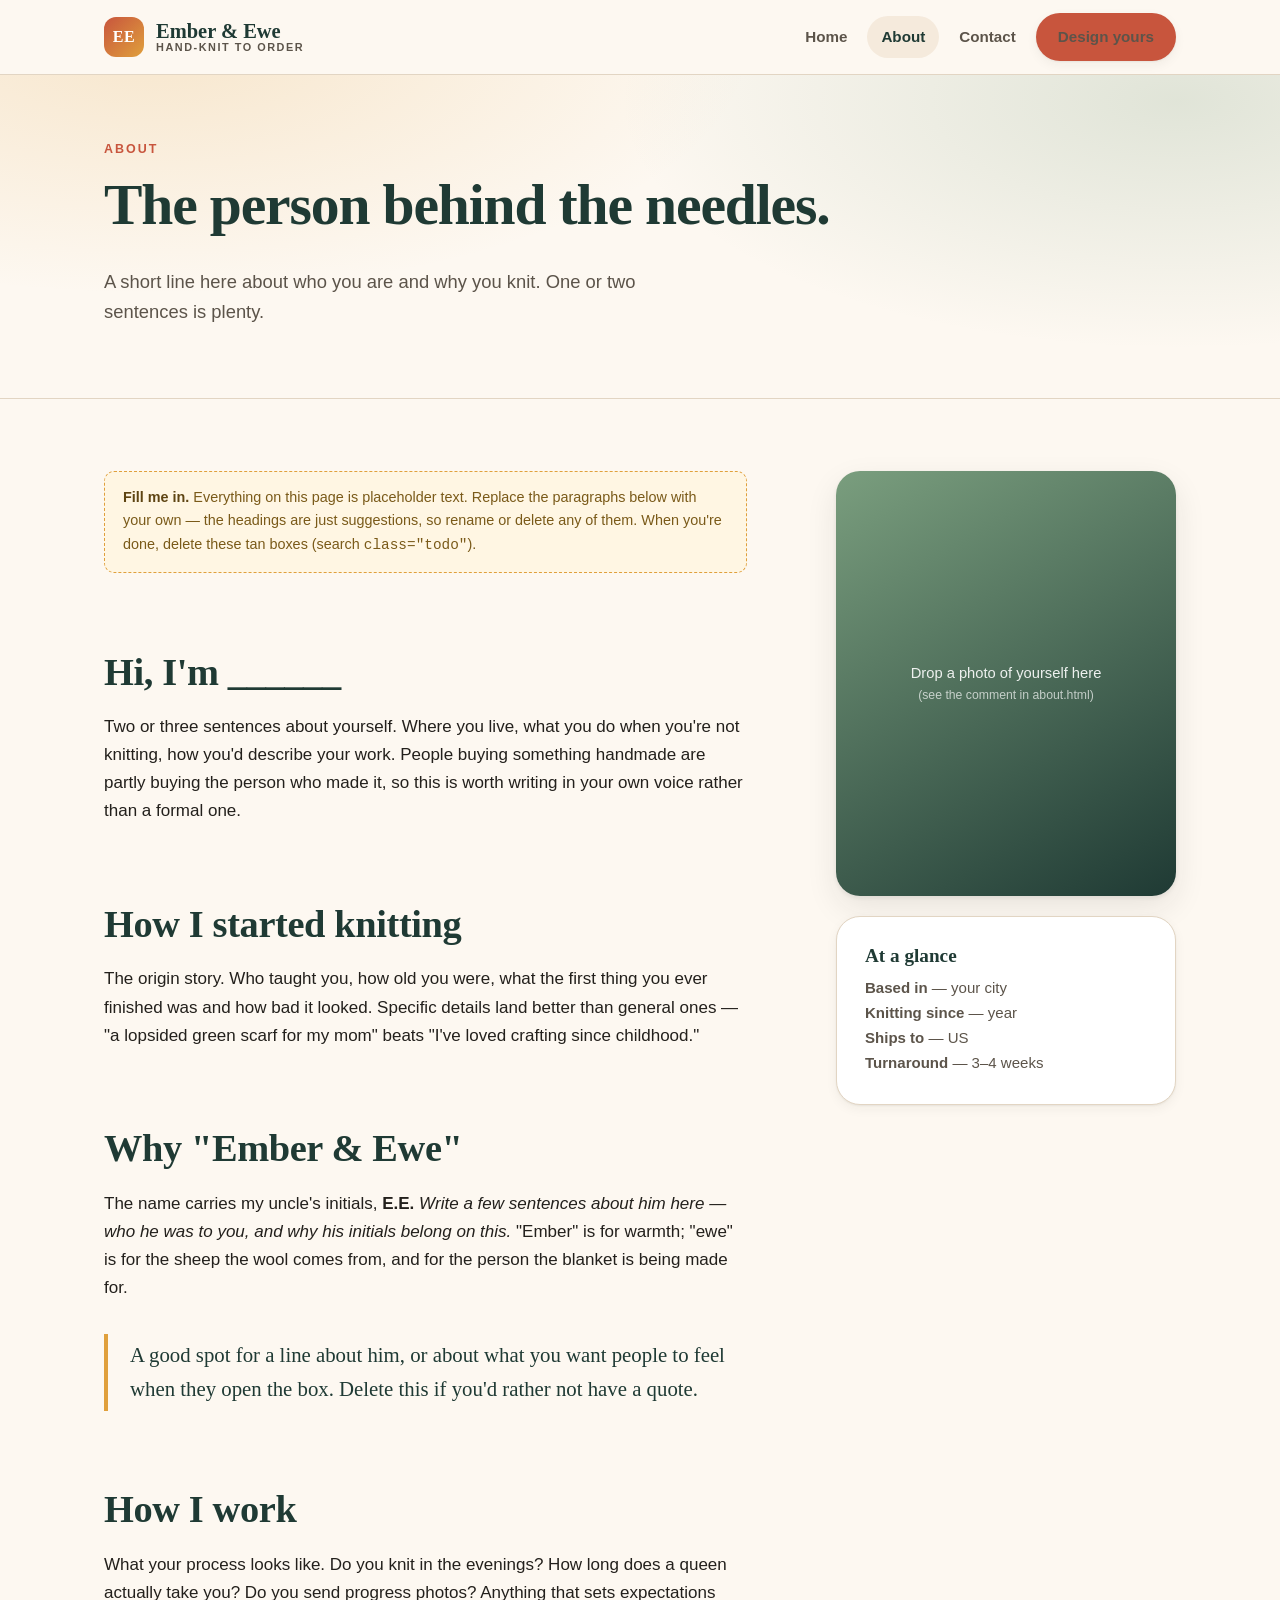
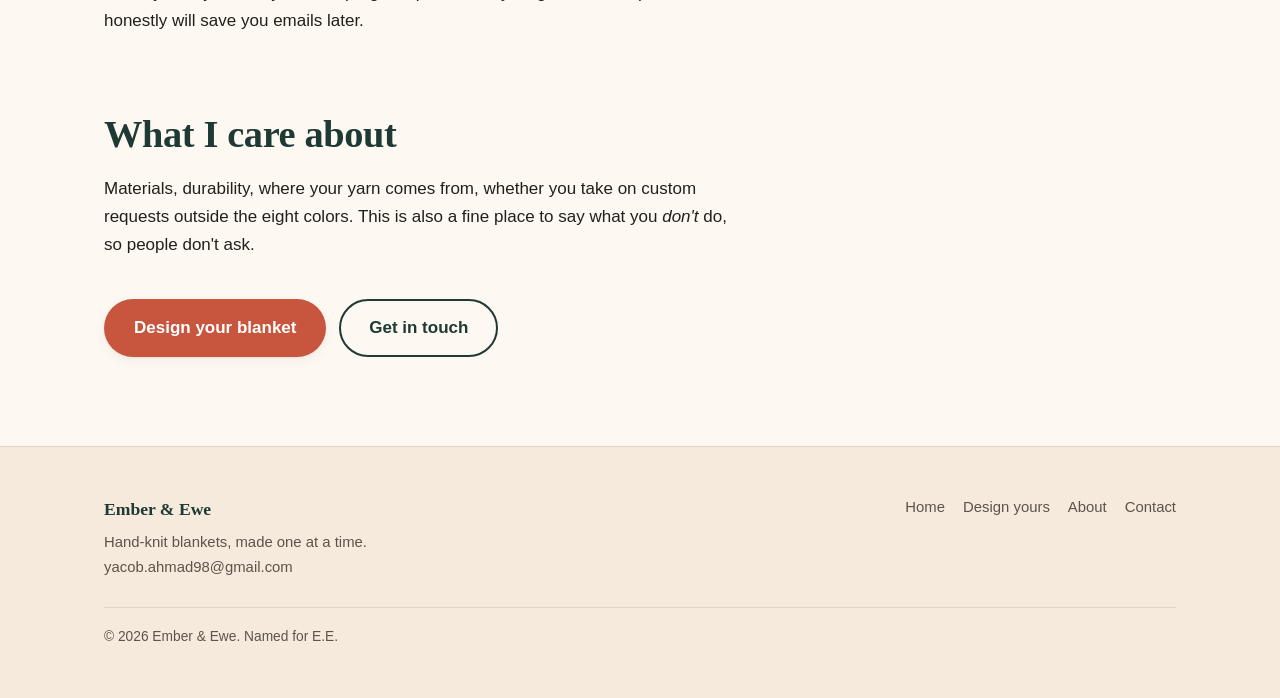
==== about.html @ ba74899f "Initial site: Ember & Ewe custom blanket storefront Static HTML/CSS/JS, no build step, deployable to" ====
<!DOCTYPE html>
<html lang="en">
<head>
<meta charset="utf-8">
<meta name="viewport" content="width=device-width, initial-scale=1">
<title>About — Ember &amp; Ewe</title>
<meta name="description" content="The story behind Ember & Ewe — who makes the blankets, and who the name is for.">
<link rel="icon" href="data:image/svg+xml,%3Csvg xmlns='http://www.w3.org/2000/svg' viewBox='0 0 32 32'%3E%3Crect width='32' height='32' rx='8' fill='%23C8553D'/%3E%3Ctext x='16' y='22' font-family='Georgia,serif' font-size='15' font-weight='bold' fill='white' text-anchor='middle'%3EEE%3C/text%3E%3C/svg%3E">
<link rel="stylesheet" href="assets/styles.css">
</head>
<body>

<a class="skip-link" href="#main">Skip to content</a>

<header class="site-header">
  <div class="wrap">
    <a class="brand" href="index.html">
      <span class="brand__mark" aria-hidden="true">EE</span>
      <span class="brand__name">Ember &amp; Ewe
        <span class="brand__tag">Hand-knit to order</span>
      </span>
    </a>
    <nav class="nav" aria-label="Main">
      <a href="index.html">Home</a>
      <a href="about.html" class="is-active">About</a>
      <a href="contact.html">Contact</a>
      <a href="index.html#builder" class="btn btn--primary">Design yours</a>
    </nav>
  </div>
</header>

<main id="main">

  <section class="hero" style="padding:64px 0 52px">
    <div class="wrap">
      <p class="eyebrow">About</p>
      <h1>The person behind the needles.</h1>
      <p class="lede">A short line here about who you are and why you knit. One or two sentences is plenty.</p>
    </div>
  </section>

  <section class="section">
    <div class="wrap about__grid">

      <div class="prose">

        <p class="todo">
          <strong>Fill me in.</strong> Everything on this page is placeholder text.
          Replace the paragraphs below with your own — the headings are just
          suggestions, so rename or delete any of them. When you're done,
          delete these tan boxes (search <code>class="todo"</code>).
        </p>

        <h2>Hi, I'm ______</h2>
        <p>
          Two or three sentences about yourself. Where you live, what you do
          when you're not knitting, how you'd describe your work. People buying
          something handmade are partly buying the person who made it, so this
          is worth writing in your own voice rather than a formal one.
        </p>

        <h2>How I started knitting</h2>
        <p>
          The origin story. Who taught you, how old you were, what the first
          thing you ever finished was and how bad it looked. Specific details
          land better than general ones — "a lopsided green scarf for my mom"
          beats "I've loved crafting since childhood."
        </p>

        <h2>Why "Ember &amp; Ewe"</h2>
        <p>
          The name carries my uncle's initials, <strong>E.E.</strong>
          <em>Write a few sentences about him here — who he was to you, and why
          his initials belong on this.</em> "Ember" is for warmth; "ewe" is for
          the sheep the wool comes from, and for the person the blanket is
          being made for.
        </p>

        <blockquote class="pullquote">
          A good spot for a line about him, or about what you want people to
          feel when they open the box. Delete this if you'd rather not have a quote.
        </blockquote>

        <h2>How I work</h2>
        <p>
          What your process looks like. Do you knit in the evenings? How long
          does a queen actually take you? Do you send progress photos? Anything
          that sets expectations honestly will save you emails later.
        </p>

        <h2>What I care about</h2>
        <p>
          Materials, durability, where your yarn comes from, whether you take
          on custom requests outside the eight colors. This is also a fine
          place to say what you <em>don't</em> do, so people don't ask.
        </p>

        <p style="margin-top:40px">
          <a href="index.html#builder" class="btn btn--primary">Design your blanket</a>
          <a href="contact.html" class="btn btn--ghost" style="margin-left:8px">Get in touch</a>
        </p>
      </div>

      <aside>
        <!-- TO ADD A PHOTO: replace this whole <div> with
             <img src="assets/portrait.jpg" alt="..." class="portrait"> -->
        <div class="portrait">
          Drop a photo of yourself here<br>
          <small style="opacity:.75">(see the comment in about.html)</small>
        </div>

        <div class="card" style="margin-top:20px">
          <h3 style="margin-top:0">At a glance</h3>
          <p style="margin:0;font-size:.94rem;color:var(--ink-soft)">
            <strong>Based in</strong> — your city<br>
            <strong>Knitting since</strong> — year<br>
            <strong>Ships to</strong> — US<br>
            <strong>Turnaround</strong> — 3–4 weeks
          </p>
        </div>
      </aside>

    </div>
  </section>

</main>

<footer class="site-footer">
  <div class="wrap">
    <div class="site-footer__grid">
      <div>
        <strong style="font-family:var(--font-display);color:var(--pine);font-size:1.1rem">Ember &amp; Ewe</strong>
        <p style="margin:6px 0 0">Hand-knit blankets, made one at a time.<br>
          <a href="#" data-email-link></a></p>
      </div>
      <nav aria-label="Footer">
        <a href="index.html">Home</a>
        <a href="index.html#builder">Design yours</a>
        <a href="about.html">About</a>
        <a href="contact.html">Contact</a>
      </nav>
    </div>
    <p class="site-footer__legal">© <span data-year></span> Ember &amp; Ewe. Named for E.E.</p>
  </div>
</footer>

<script src="assets/app.js"></script>
</body>
</html>
---- assets/styles.css ----
/* ==========================================================================
   Ember & Ewe — site styles
   Palette: warm cream ground, deep pine, terracotta, gold, sage.
   Colorful but grounded — no rainbow.
   ========================================================================== */

:root {
  /* Brand palette */
  --cream:      #FDF8F1;
  --cream-deep: #F5EADC;
  --pine:       #1F3A34;
  --pine-soft:  #2E5249;
  --terracotta: #C8553D;
  --terracotta-dark: #A8412D;
  --gold:       #E0A03C;
  --sage:       #7A9E7E;
  --ink:        #23201C;
  --ink-soft:   #5C544A;
  --line:       #E2D5C3;

  /* Type */
  --font-display: "Georgia", "Iowan Old Style", "Times New Roman", serif;
  --font-body: -apple-system, BlinkMacSystemFont, "Segoe UI", Roboto,
               "Helvetica Neue", Arial, sans-serif;

  /* Scale */
  --radius: 14px;
  --radius-lg: 24px;
  --shadow-sm: 0 1px 2px rgba(35, 32, 28, .06), 0 4px 12px rgba(35, 32, 28, .05);
  --shadow-md: 0 2px 4px rgba(35, 32, 28, .07), 0 12px 32px rgba(35, 32, 28, .09);
  --wrap: 1120px;
}

* { box-sizing: border-box; }

/* Author styles beat the browser default, so .btn--block would otherwise
   un-hide the [hidden] pay button. Keep this rule above the button styles. */
[hidden] { display: none !important; }

html { scroll-behavior: smooth; }

body {
  margin: 0;
  background: var(--cream);
  color: var(--ink);
  font-family: var(--font-body);
  font-size: 17px;
  line-height: 1.65;
  -webkit-font-smoothing: antialiased;
}

h1, h2, h3 {
  font-family: var(--font-display);
  color: var(--pine);
  line-height: 1.15;
  margin: 0 0 .5em;
  font-weight: 700;
}

h1 { font-size: clamp(2.2rem, 5.5vw, 3.6rem); letter-spacing: -.02em; }
h2 { font-size: clamp(1.7rem, 3.6vw, 2.4rem); letter-spacing: -.01em; }
h3 { font-size: 1.2rem; }

p { margin: 0 0 1em; }
a { color: var(--terracotta-dark); }

img { max-width: 100%; display: block; }

.wrap { width: 100%; max-width: var(--wrap); margin: 0 auto; padding: 0 24px; }

.section { padding: 72px 0; }
.section--tight { padding: 48px 0; }

.eyebrow {
  font-size: .78rem;
  letter-spacing: .16em;
  text-transform: uppercase;
  font-weight: 700;
  color: var(--terracotta);
  margin: 0 0 .75rem;
}

.lede { font-size: 1.15rem; color: var(--ink-soft); max-width: 60ch; }

.skip-link {
  position: absolute; left: -9999px;
  background: var(--pine); color: #fff; padding: 12px 18px; z-index: 100;
}
.skip-link:focus { left: 12px; top: 12px; }

/* --------------------------------------------------------------- Buttons */

.btn {
  display: inline-block;
  font: inherit;
  font-weight: 600;
  border: 2px solid transparent;
  border-radius: 999px;
  padding: 13px 28px;
  cursor: pointer;
  text-decoration: none;
  transition: transform .12s ease, background .15s ease, box-shadow .15s ease;
}
.btn:hover { transform: translateY(-1px); }
.btn:active { transform: translateY(0); }

.btn--primary { background: var(--terracotta); color: #fff; box-shadow: var(--shadow-sm); }
.btn--primary:hover { background: var(--terracotta-dark); box-shadow: var(--shadow-md); }
.btn--primary:disabled {
  background: var(--line); color: var(--ink-soft);
  cursor: not-allowed; transform: none; box-shadow: none;
}

.btn--ghost { background: transparent; color: var(--pine); border-color: var(--pine); }
.btn--ghost:hover { background: var(--pine); color: var(--cream); }

.btn--block { display: block; width: 100%; text-align: center; }

:focus-visible { outline: 3px solid var(--gold); outline-offset: 3px; border-radius: 4px; }

/* ---------------------------------------------------------------- Header */

.site-header {
  position: sticky; top: 0; z-index: 50;
  background: rgba(253, 248, 241, .92);
  backdrop-filter: saturate(180%) blur(10px);
  border-bottom: 1px solid var(--line);
}
.site-header .wrap {
  display: flex; align-items: center; justify-content: space-between;
  gap: 20px; min-height: 74px;
}

.brand { display: flex; align-items: center; gap: 12px; text-decoration: none; }
.brand__mark {
  width: 40px; height: 40px; flex: none;
  border-radius: 12px;
  background: linear-gradient(135deg, var(--terracotta), var(--gold));
  color: #fff;
  display: grid; place-items: center;
  font-family: var(--font-display); font-weight: 700; font-size: 1rem;
  letter-spacing: .04em;
}
.brand__name {
  font-family: var(--font-display); font-weight: 700; font-size: 1.28rem;
  color: var(--pine); line-height: 1.1;
}
.brand__tag {
  display: block; font-family: var(--font-body); font-size: .68rem;
  letter-spacing: .14em; text-transform: uppercase; color: var(--ink-soft);
  font-weight: 600;
}

.nav { display: flex; align-items: center; gap: 6px; flex-wrap: wrap; }
.nav a {
  text-decoration: none; color: var(--ink-soft); font-weight: 600;
  font-size: .95rem; padding: 8px 14px; border-radius: 999px;
}
.nav a:hover { background: var(--cream-deep); color: var(--pine); }
.nav a.is-active { color: var(--pine); background: var(--cream-deep); }
.nav .btn { padding: 9px 20px; font-size: .95rem; }
.nav .btn:hover { background: var(--terracotta-dark); color: #fff; }

/* ------------------------------------------------------------------ Hero */

.hero {
  background:
    radial-gradient(1000px 420px at 12% -10%, rgba(224, 160, 60, .20), transparent 60%),
    radial-gradient(900px 400px at 92% 8%, rgba(122, 158, 126, .22), transparent 62%),
    var(--cream);
  padding: 84px 0 72px;
  border-bottom: 1px solid var(--line);
}
.hero__grid {
  display: grid; grid-template-columns: 1.05fr .95fr;
  gap: 56px; align-items: center;
}
.hero__cta { display: flex; gap: 14px; flex-wrap: wrap; margin-top: 28px; }
.hero__note {
  margin-top: 24px; font-size: .92rem; color: var(--ink-soft);
  display: flex; gap: 18px; flex-wrap: wrap;
}
.hero__note span { display: flex; align-items: center; gap: 7px; }
.dot { width: 9px; height: 9px; border-radius: 50%; flex: none; }

/* ------------------------------------------------- Blanket preview object */

.blanket {
  position: relative;
  border-radius: var(--radius-lg);
  overflow: hidden;
  box-shadow: var(--shadow-md);
  aspect-ratio: 4 / 5;
  background: var(--cream-deep);
  transition: background .35s ease;
}
/* Knit-stitch texture: two crossing diagonals make a V-shaped purl look. */
.blanket::after {
  content: "";
  position: absolute; inset: 0;
  background-image:
    repeating-linear-gradient(58deg,  rgba(255,255,255,.16) 0 2px, transparent 2px 9px),
    repeating-linear-gradient(-58deg, rgba(0,0,0,.14) 0 2px, transparent 2px 9px),
    repeating-linear-gradient(0deg,   rgba(0,0,0,.05) 0 1px, transparent 1px 9px);
  mix-blend-mode: overlay;
  pointer-events: none;
}
.blanket__fringe {
  position: absolute; left: 0; right: 0; bottom: 0; height: 26px;
  display: flex; gap: 3px; padding: 0 10px;
  z-index: 2;
}
.blanket__fringe i {
  flex: 1; border-radius: 0 0 3px 3px;
  transform-origin: top;
  transition: background .35s ease;
}
.blanket__empty {
  position: absolute; inset: 0; z-index: 3;
  display: grid; place-content: center; text-align: center;
  color: var(--ink-soft); font-size: .95rem; padding: 24px;
}
.blanket.has-colors .blanket__empty { display: none; }

.preview-card {
  background: #fff; border: 1px solid var(--line); border-radius: var(--radius-lg);
  padding: 18px; box-shadow: var(--shadow-sm);
}
.preview-caption {
  display: flex; justify-content: space-between; align-items: baseline;
  gap: 12px; margin-top: 14px; font-size: .9rem; color: var(--ink-soft);
}

/* ----------------------------------------------------------------- Steps */

.steps { display: grid; grid-template-columns: repeat(3, 1fr); gap: 22px; }
.step {
  background: #fff; border: 1px solid var(--line); border-radius: var(--radius);
  padding: 26px 24px; box-shadow: var(--shadow-sm);
}
.step__num {
  width: 34px; height: 34px; border-radius: 50%;
  display: grid; place-items: center; margin-bottom: 14px;
  font-family: var(--font-display); font-weight: 700; color: #fff;
}
.step:nth-child(1) .step__num { background: var(--terracotta); }
.step:nth-child(2) .step__num { background: var(--sage); }
.step:nth-child(3) .step__num { background: var(--gold); }
.step p { margin: 0; color: var(--ink-soft); font-size: .96rem; }

/* --------------------------------------------------------------- Builder */

.builder { background: var(--cream-deep); border-top: 1px solid var(--line); border-bottom: 1px solid var(--line); }
.builder__grid { display: grid; grid-template-columns: 420px 1fr; gap: 48px; align-items: start; }
.builder__preview { position: sticky; top: 100px; }

.field { margin-bottom: 30px; }
.field__label {
  display: flex; justify-content: space-between; align-items: baseline;
  gap: 12px; margin-bottom: 12px; flex-wrap: wrap;
}
.field__label h3 { margin: 0; }
.field__hint { font-size: .88rem; color: var(--ink-soft); }
.field__hint.is-full { color: var(--terracotta-dark); font-weight: 600; }

/* Size options */
.sizes { display: grid; grid-template-columns: repeat(3, 1fr); gap: 12px; }
.size {
  position: relative; background: #fff; border: 2px solid var(--line);
  border-radius: var(--radius); padding: 16px 14px; cursor: pointer;
  transition: border-color .15s ease, box-shadow .15s ease;
}
.size:hover { border-color: var(--sage); }
.size input { position: absolute; opacity: 0; pointer-events: none; }
.size input:checked ~ .size__body { color: var(--pine); }
.size:has(input:checked) { border-color: var(--pine); box-shadow: var(--shadow-sm); }
.size:has(input:focus-visible) { outline: 3px solid var(--gold); outline-offset: 2px; }
.size__name { font-weight: 700; color: var(--pine); display: block; }
.size__dims { display: block; font-size: .84rem; color: var(--ink-soft); }
.size__price { display: block; margin-top: 8px; font-weight: 700; color: var(--terracotta-dark); }

/* Yarn swatches */
.swatches {
  display: grid;
  grid-template-columns: repeat(auto-fill, minmax(104px, 1fr));
  gap: 14px;
}
.swatch {
  background: #fff; border: 2px solid var(--line); border-radius: var(--radius);
  padding: 10px 10px 12px; cursor: pointer; font: inherit; text-align: center;
  transition: border-color .15s ease, transform .12s ease, box-shadow .15s ease;
}
.swatch:hover:not(:disabled) { transform: translateY(-2px); box-shadow: var(--shadow-sm); border-color: var(--sage); }
.swatch__chip {
  height: 58px; border-radius: 10px; margin-bottom: 9px;
  border: 1px solid rgba(35, 32, 28, .18);
  background-image:
    repeating-linear-gradient(58deg,  rgba(255,255,255,.20) 0 2px, transparent 2px 8px),
    repeating-linear-gradient(-58deg, rgba(0,0,0,.16) 0 2px, transparent 2px 8px);
  position: relative;
}
.swatch__name { font-size: .9rem; font-weight: 600; color: var(--ink); }
.swatch[aria-pressed="true"] { border-color: var(--pine); box-shadow: var(--shadow-sm); }
.swatch[aria-pressed="true"] .swatch__chip::after {
  content: "✓";
  position: absolute; inset: 0; display: grid; place-items: center;
  font-size: 1.5rem; font-weight: 700; color: #fff;
  text-shadow: 0 1px 6px rgba(0, 0, 0, .55);
}
.swatch:disabled { opacity: .38; cursor: not-allowed; }

/* Chosen chips */
.chosen { display: flex; gap: 10px; flex-wrap: wrap; margin-top: 16px; min-height: 38px; }
.chip {
  display: inline-flex; align-items: center; gap: 9px;
  background: #fff; border: 1px solid var(--line); border-radius: 999px;
  padding: 6px 8px 6px 12px; font-size: .9rem; font-weight: 600;
}
.chip__dot { width: 15px; height: 15px; border-radius: 50%; border: 1px solid rgba(0,0,0,.2); }
.chip__remove {
  border: 0; background: var(--cream-deep); color: var(--ink-soft);
  width: 22px; height: 22px; border-radius: 50%; cursor: pointer;
  font-size: 1rem; line-height: 1; display: grid; place-items: center;
}
.chip__remove:hover { background: var(--terracotta); color: #fff; }
.chosen__empty { color: var(--ink-soft); font-size: .92rem; align-self: center; }

/* Order summary */
.summary {
  background: #fff; border: 1px solid var(--line); border-radius: var(--radius-lg);
  padding: 24px; box-shadow: var(--shadow-sm); margin-top: 8px;
}
.summary__row {
  display: flex; justify-content: space-between; gap: 16px;
  padding: 9px 0; font-size: .95rem; color: var(--ink-soft);
}
.summary__row + .summary__row { border-top: 1px dashed var(--line); }
.summary__row--total {
  border-top: 2px solid var(--pine); margin-top: 6px; padding-top: 14px;
  font-size: 1.25rem; font-weight: 700; color: var(--pine);
}
.summary__row--total span:last-child { font-family: var(--font-display); }

/* Order form */
.order-fields { display: grid; grid-template-columns: 1fr 1fr; gap: 16px; margin: 22px 0 18px; }
.order-fields .full { grid-column: 1 / -1; }

label.lbl { display: block; font-weight: 600; font-size: .9rem; margin-bottom: 6px; color: var(--pine); }
input[type="text"], input[type="email"], textarea, select {
  width: 100%; font: inherit; padding: 11px 14px;
  border: 2px solid var(--line); border-radius: 10px;
  background: #fff; color: var(--ink);
}
input:focus, textarea:focus, select:focus { border-color: var(--sage); outline: none; }
textarea { resize: vertical; min-height: 120px; }

.fineprint { font-size: .85rem; color: var(--ink-soft); margin-top: 14px; }

/* ---------------------------------------------------------------- Gallery */

.gallery { display: grid; grid-template-columns: repeat(auto-fit, minmax(230px, 1fr)); gap: 24px; }
.gallery figure { margin: 0; }
.gallery .blanket { aspect-ratio: 1 / 1.15; border-radius: var(--radius); }
.gallery figcaption { margin-top: 12px; font-size: .92rem; color: var(--ink-soft); }
.gallery figcaption strong { display: block; color: var(--pine); font-size: 1rem; }

/* ------------------------------------------------------------------ Care */

.band {
  background: var(--pine);
  color: var(--cream-deep);
}
.band h2 { color: var(--cream); }
.band__grid { display: grid; grid-template-columns: repeat(3, 1fr); gap: 32px; }
.band__grid h3 { color: var(--gold); font-size: 1.05rem; }
.band__grid p { color: rgba(245, 234, 220, .85); font-size: .95rem; margin: 0; }

/* ------------------------------------------------------- Content / About */

.prose { max-width: 68ch; }
.prose h2 { margin-top: 2em; }
.prose h2:first-child { margin-top: 0; }

.about__grid { display: grid; grid-template-columns: 1fr 340px; gap: 56px; align-items: start; }

.portrait {
  aspect-ratio: 4/5; border-radius: var(--radius-lg);
  background: linear-gradient(150deg, var(--sage), var(--pine));
  display: grid; place-content: center; text-align: center;
  color: rgba(255,255,255,.9); padding: 24px; font-size: .92rem;
  box-shadow: var(--shadow-md);
}

.pullquote {
  border-left: 4px solid var(--gold);
  padding: 4px 0 4px 22px; margin: 32px 0;
  font-family: var(--font-display); font-size: 1.3rem; color: var(--pine);
}

/* Editor notes — visible reminders of what to fill in. Delete when done. */
.todo {
  background: #FFF6E3; border: 1px dashed var(--gold); border-radius: 10px;
  padding: 14px 18px; font-size: .9rem; color: #7A5A19; margin: 0 0 20px;
}
.todo strong { color: #5E4412; }

/* --------------------------------------------------------------- Contact */

.contact__grid { display: grid; grid-template-columns: 1.1fr .9fr; gap: 48px; align-items: start; }
.card {
  background: #fff; border: 1px solid var(--line); border-radius: var(--radius-lg);
  padding: 28px; box-shadow: var(--shadow-sm);
}
.card + .card { margin-top: 20px; }
.faq { margin: 0; }
.faq dt { font-weight: 700; color: var(--pine); margin-top: 18px; }
.faq dt:first-child { margin-top: 0; }
.faq dd { margin: 4px 0 0; color: var(--ink-soft); font-size: .95rem; }

.form-status {
  margin-top: 16px; padding: 13px 16px; border-radius: 10px;
  font-size: .93rem; font-weight: 600; display: none;
}
.form-status.is-ok { display: block; background: #E7F1E8; color: #2C5733; border: 1px solid var(--sage); }
.form-status.is-err { display: block; background: #FBE9E5; color: #8C3524; border: 1px solid var(--terracotta); }

/* ---------------------------------------------------------------- Footer */

.site-footer {
  background: var(--cream-deep); border-top: 1px solid var(--line);
  padding: 48px 0 36px; font-size: .93rem; color: var(--ink-soft);
}
.site-footer__grid { display: flex; justify-content: space-between; gap: 32px; flex-wrap: wrap; }
.site-footer a { color: var(--ink-soft); text-decoration: none; }
.site-footer a:hover { color: var(--terracotta-dark); text-decoration: underline; }
.site-footer nav { display: flex; gap: 18px; flex-wrap: wrap; }
.site-footer__legal { margin-top: 28px; padding-top: 18px; border-top: 1px solid var(--line); font-size: .86rem; }

/* ------------------------------------------------------------ Responsive */

@media (max-width: 940px) {
  .hero__grid,
  .builder__grid,
  .about__grid,
  .contact__grid { grid-template-columns: 1fr; gap: 36px; }
  .builder__preview { position: static; }
  .hero { padding: 56px 0 48px; }
  .section { padding: 56px 0; }
  .steps, .band__grid { grid-template-columns: 1fr; }
  .blanket { max-width: 380px; }
}

@media (max-width: 620px) {
  body { font-size: 16px; }
  .site-header .wrap { flex-wrap: wrap; padding-top: 12px; padding-bottom: 12px; }
  .nav { width: 100%; justify-content: flex-start; }
  .sizes { grid-template-columns: 1fr; }
  .order-fields { grid-template-columns: 1fr; }
  .brand__tag { display: none; }
}

@media (prefers-reduced-motion: reduce) {
  * { transition: none !important; animation: none !important; }
  html { scroll-behavior: auto; }
}
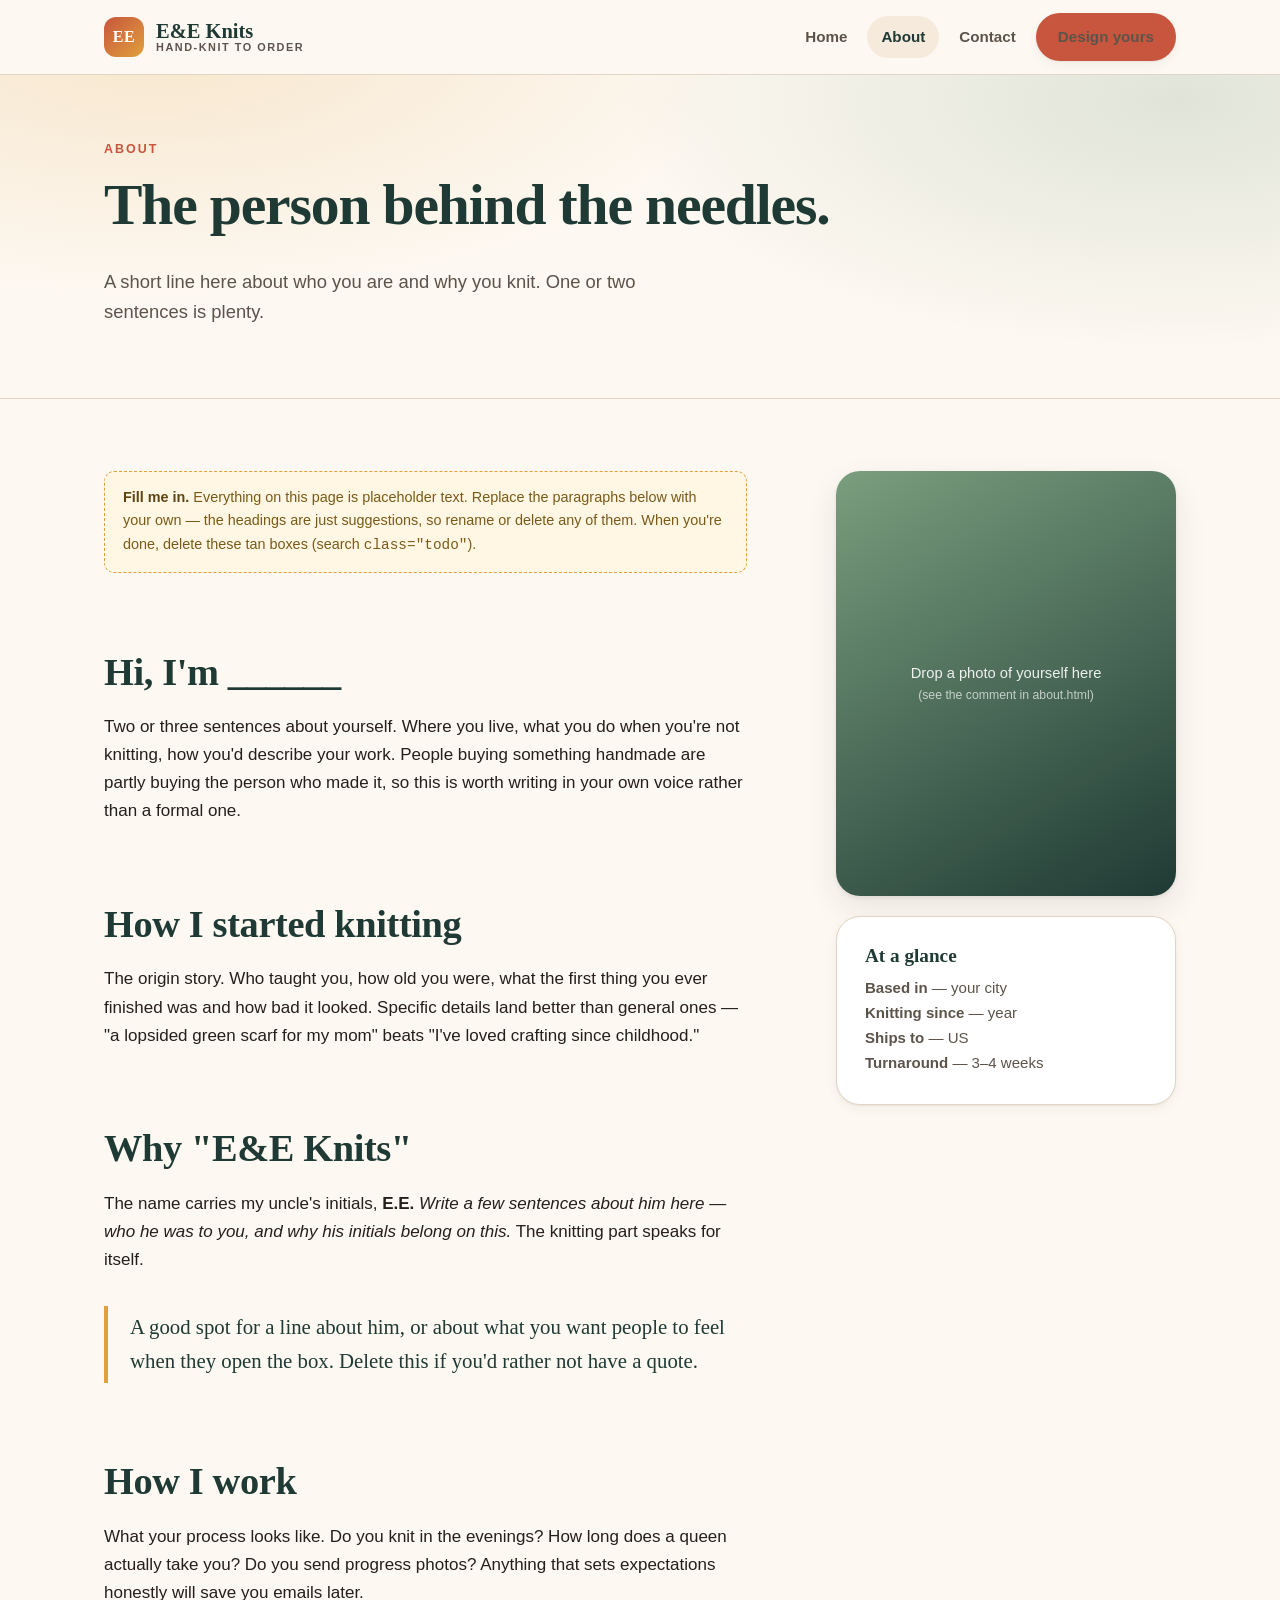
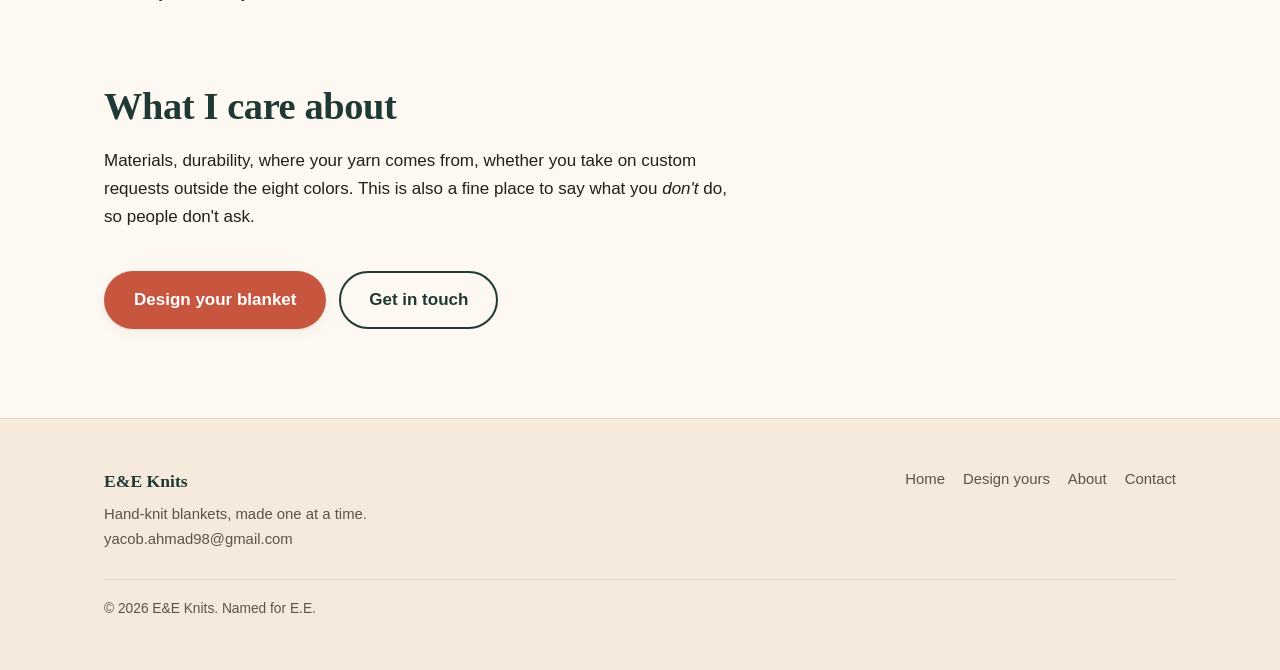
==== commit d15b0cb4: "Rename site from "Ember & Ewe" to "E&E Knits" Updates the business name everywhere it is user-visibl" ====
--- a/about.html
+++ b/about.html
@@ -3,8 +3,8 @@
 <head>
 <meta charset="utf-8">
 <meta name="viewport" content="width=device-width, initial-scale=1">
-<title>About — Ember &amp; Ewe</title>
-<meta name="description" content="The story behind Ember & Ewe — who makes the blankets, and who the name is for.">
+<title>About — E&amp;E Knits</title>
+<meta name="description" content="The story behind E&E Knits — who makes the blankets, and who the name is for.">
 <link rel="icon" href="data:image/svg+xml,%3Csvg xmlns='http://www.w3.org/2000/svg' viewBox='0 0 32 32'%3E%3Crect width='32' height='32' rx='8' fill='%23C8553D'/%3E%3Ctext x='16' y='22' font-family='Georgia,serif' font-size='15' font-weight='bold' fill='white' text-anchor='middle'%3EEE%3C/text%3E%3C/svg%3E">
 <link rel="stylesheet" href="assets/styles.css">
 </head>
@@ -16,7 +16,7 @@
   <div class="wrap">
     <a class="brand" href="index.html">
       <span class="brand__mark" aria-hidden="true">EE</span>
-      <span class="brand__name">Ember &amp; Ewe
+      <span class="brand__name">E&amp;E Knits
         <span class="brand__tag">Hand-knit to order</span>
       </span>
     </a>
@@ -67,13 +67,11 @@
           beats "I've loved crafting since childhood."
         </p>
 
-        <h2>Why "Ember &amp; Ewe"</h2>
+        <h2>Why "E&amp;E Knits"</h2>
         <p>
           The name carries my uncle's initials, <strong>E.E.</strong>
           <em>Write a few sentences about him here — who he was to you, and why
-          his initials belong on this.</em> "Ember" is for warmth; "ewe" is for
-          the sheep the wool comes from, and for the person the blanket is
-          being made for.
+          his initials belong on this.</em> The knitting part speaks for itself.
         </p>
 
         <blockquote class="pullquote">
@@ -129,7 +127,7 @@
   <div class="wrap">
     <div class="site-footer__grid">
       <div>
-        <strong style="font-family:var(--font-display);color:var(--pine);font-size:1.1rem">Ember &amp; Ewe</strong>
+        <strong style="font-family:var(--font-display);color:var(--pine);font-size:1.1rem">E&amp;E Knits</strong>
         <p style="margin:6px 0 0">Hand-knit blankets, made one at a time.<br>
           <a href="#" data-email-link></a></p>
       </div>
@@ -140,7 +138,7 @@
         <a href="contact.html">Contact</a>
       </nav>
     </div>
-    <p class="site-footer__legal">© <span data-year></span> Ember &amp; Ewe. Named for E.E.</p>
+    <p class="site-footer__legal">© <span data-year></span> E&amp;E Knits. Named for E.E.</p>
   </div>
 </footer>
 
--- a/assets/styles.css
+++ b/assets/styles.css
@@ -1,5 +1,5 @@
 /* ==========================================================================
-   Ember & Ewe — site styles
+   E&E Knits — site styles
    Palette: warm cream ground, deep pine, terracotta, gold, sage.
    Colorful but grounded — no rainbow.
    ========================================================================== */
